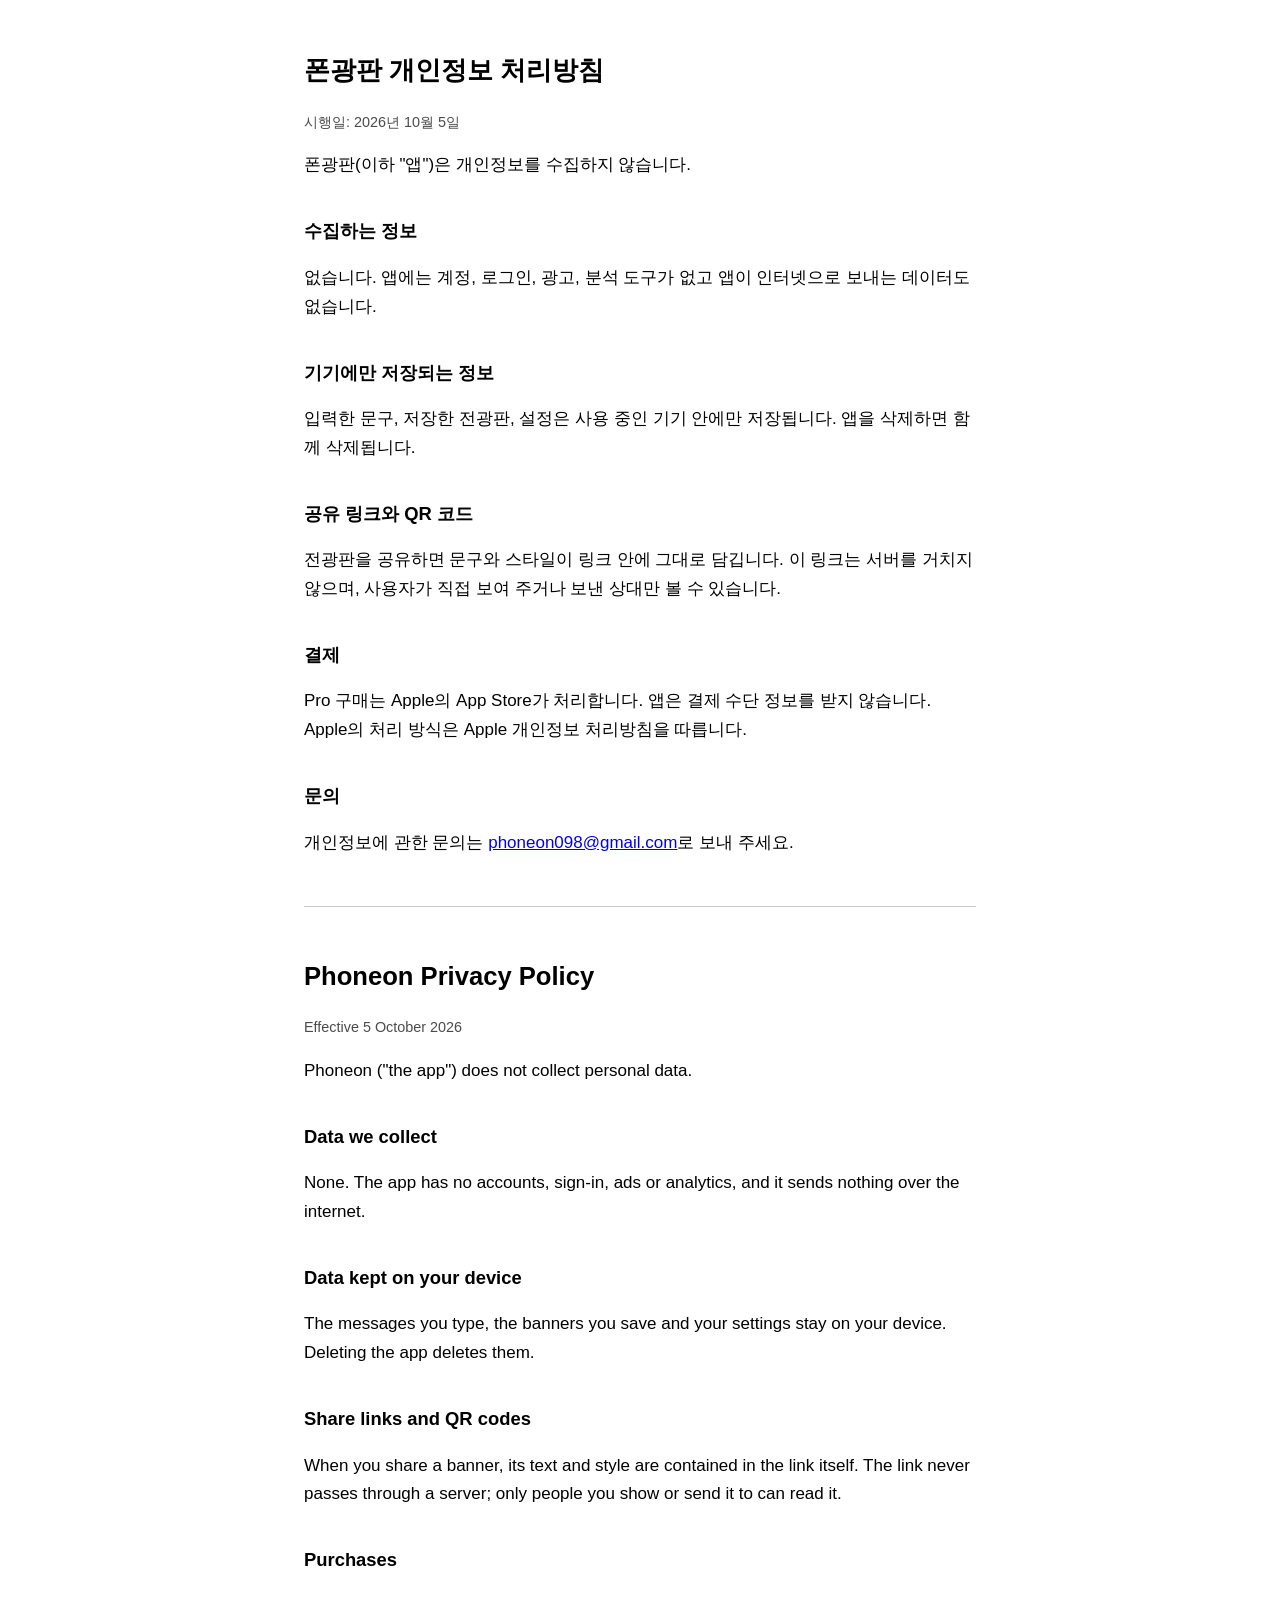
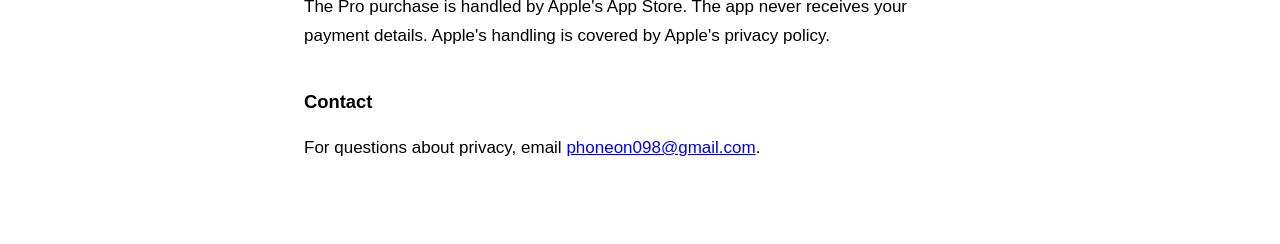
==== privacy.html @ 7f992fb0 "Add the support page and the privacy policy Co-Authored-By: Claude Opus 5.5 <noreply@anthropic.com>" ====
<!doctype html>
<html lang="ko">
<head>
<meta charset="utf-8">
<meta name="viewport" content="width=device-width, initial-scale=1">
<title>폰광판 개인정보 처리방침 · Phoneon Privacy Policy</title>
<style>
  :root { color-scheme: light dark; }
  body { font: 17px/1.7 -apple-system, BlinkMacSystemFont, "Apple SD Gothic Neo", "Segoe UI", sans-serif; max-width: 42rem; margin: 0 auto; padding: 2rem 1rem 4rem; }
  h1 { font-size: 1.6rem; } h2 { font-size: 1.15rem; margin-top: 2.2rem; }
  hr { border: 0; border-top: 1px solid rgba(128,128,128,.4); margin: 3rem 0; }
  .meta { opacity: .7; font-size: .9rem; }
</style>
</head>
<body>
<h1>폰광판 개인정보 처리방침</h1>
<p class="meta">시행일: 2026년 10월 5일</p>

<p>폰광판(이하 "앱")은 개인정보를 수집하지 않습니다.</p>

<h2>수집하는 정보</h2>
<p>없습니다. 앱에는 계정, 로그인, 광고, 분석 도구가 없고 앱이 인터넷으로 보내는 데이터도 없습니다.</p>

<h2>기기에만 저장되는 정보</h2>
<p>입력한 문구, 저장한 전광판, 설정은 사용 중인 기기 안에만 저장됩니다. 앱을 삭제하면 함께 삭제됩니다.</p>

<h2>공유 링크와 QR 코드</h2>
<p>전광판을 공유하면 문구와 스타일이 링크 안에 그대로 담깁니다. 이 링크는 서버를 거치지 않으며, 사용자가 직접 보여 주거나 보낸 상대만 볼 수 있습니다.</p>

<h2>결제</h2>
<p>Pro 구매는 Apple의 App Store가 처리합니다. 앱은 결제 수단 정보를 받지 않습니다. Apple의 처리 방식은 Apple 개인정보 처리방침을 따릅니다.</p>

<h2>문의</h2>
<p>개인정보에 관한 문의는 <a href="mailto:phoneon098@gmail.com">phoneon098@gmail.com</a>로 보내 주세요.</p>

<hr>

<h1 lang="en">Phoneon Privacy Policy</h1>
<p class="meta" lang="en">Effective 5 October 2026</p>

<div lang="en">
<p>Phoneon ("the app") does not collect personal data.</p>

<h2>Data we collect</h2>
<p>None. The app has no accounts, sign-in, ads or analytics, and it sends nothing over the internet.</p>

<h2>Data kept on your device</h2>
<p>The messages you type, the banners you save and your settings stay on your device. Deleting the app deletes them.</p>

<h2>Share links and QR codes</h2>
<p>When you share a banner, its text and style are contained in the link itself. The link never passes through a server; only people you show or send it to can read it.</p>

<h2>Purchases</h2>
<p>The Pro purchase is handled by Apple's App Store. The app never receives your payment details. Apple's handling is covered by Apple's privacy policy.</p>

<h2>Contact</h2>
<p>For questions about privacy, email <a href="mailto:phoneon098@gmail.com">phoneon098@gmail.com</a>.</p>
</div>
</body>
</html>
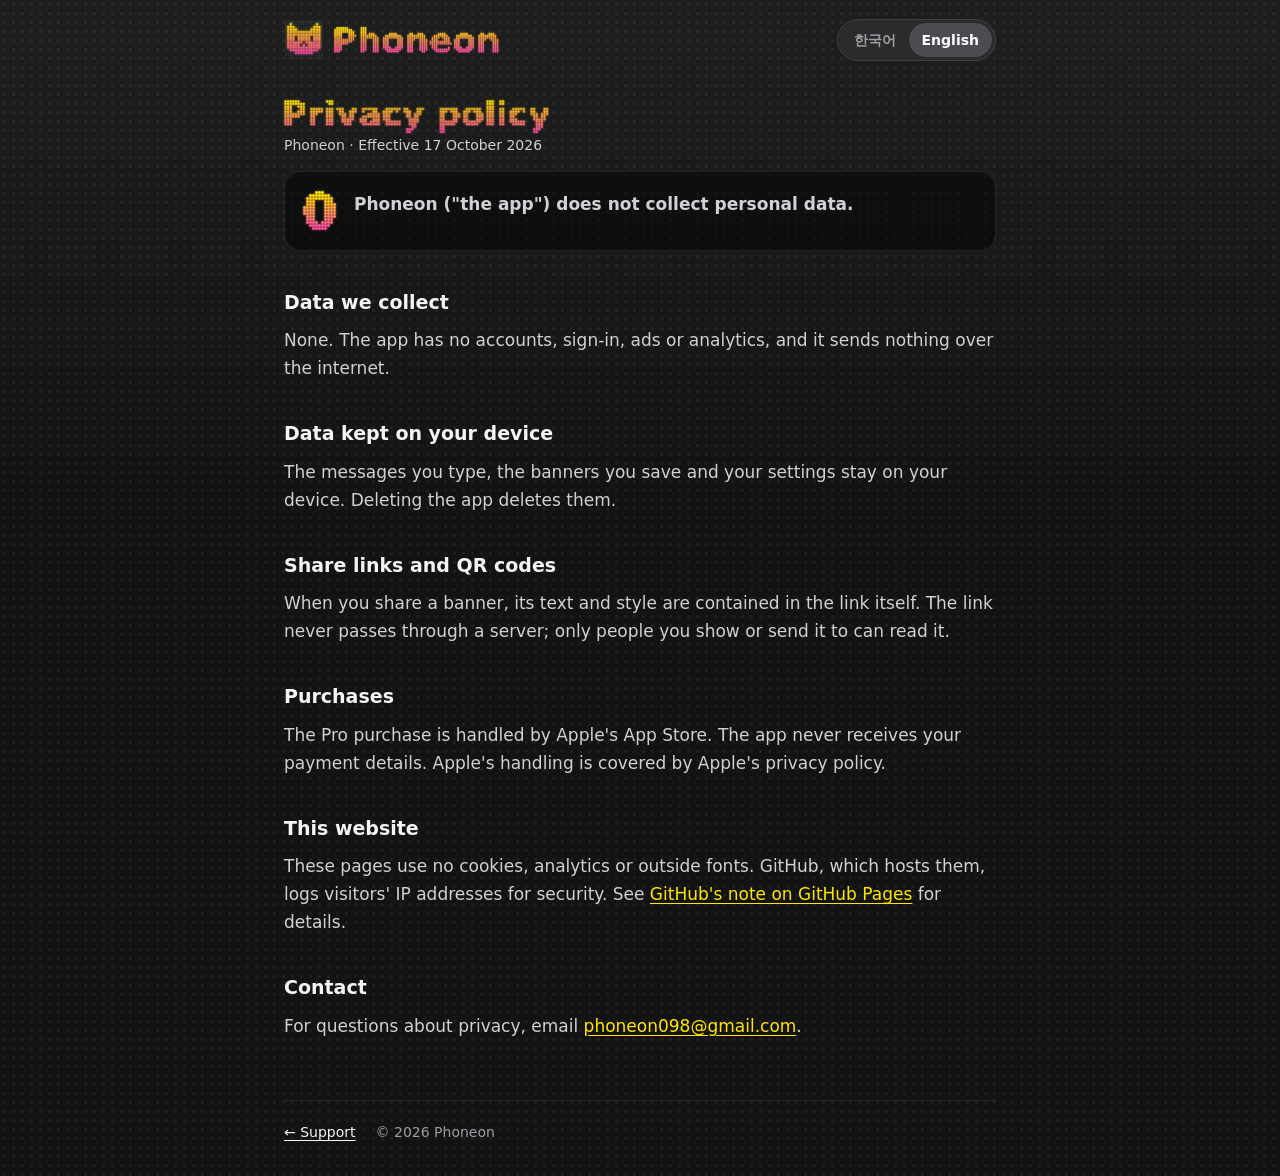
==== commit 0acefab2: "Restyle the pages like the app's LED signboard" ====
--- a/privacy.html
+++ b/privacy.html
@@ -2,59 +2,91 @@
 <html lang="ko">
 <head>
 <meta charset="utf-8">
-<meta name="viewport" content="width=device-width, initial-scale=1">
+<meta name="viewport" content="width=device-width, initial-scale=1, viewport-fit=cover">
 <title>폰광판 개인정보 처리방침 · Phoneon Privacy Policy</title>
-<style>
-  :root { color-scheme: light dark; }
-  body { font: 17px/1.7 -apple-system, BlinkMacSystemFont, "Apple SD Gothic Neo", "Segoe UI", sans-serif; max-width: 42rem; margin: 0 auto; padding: 2rem 1rem 4rem; }
-  h1 { font-size: 1.6rem; } h2 { font-size: 1.15rem; margin-top: 2.2rem; }
-  hr { border: 0; border-top: 1px solid rgba(128,128,128,.4); margin: 3rem 0; }
-  .meta { opacity: .7; font-size: .9rem; }
-</style>
+<meta name="description" content="폰광판(Phoneon)은 개인정보를 수집하지 않습니다. Phoneon does not collect personal data.">
+<meta name="theme-color" content="#131313">
+<link rel="icon" href="icon.png">
+<link rel="apple-touch-icon" href="icon.png">
+<link rel="stylesheet" href="style.css">
+<script src="led.js"></script>
 </head>
 <body>
-<h1>폰광판 개인정보 처리방침</h1>
-<p class="meta">시행일: 2026년 10월 5일</p>
+<header class="top wrap">
+  <a class="lockup" href="./" data-keep-lang aria-label="폰광판 Phoneon">
+    <span class="mark" data-cat></span>
+    <span class="dot word" lang="ko" data-lang-block data-rows="13" data-weight="700" data-ref="" data-pitch="2.03">폰광판</span>
+    <span class="dot word" lang="en" data-lang-block data-rows="13" data-weight="700" data-ref="" data-pitch="2.03">Phoneon</span>
+  </a>
+  <div class="langs" role="group" aria-label="언어 · Language">
+    <button type="button" data-set-lang="ko" lang="ko">한국어</button>
+    <button type="button" data-set-lang="en" lang="en">English</button>
+  </div>
+</header>
 
-<p>폰광판(이하 "앱")은 개인정보를 수집하지 않습니다.</p>
+<main class="wrap doc">
+  <article lang="ko" data-lang-block>
+    <h1 class="dot" data-pitch="2.6">개인정보 처리방침</h1>
+    <p class="meta">폰광판 · 시행일 2026년 10월 17일</p>
 
-<h2>수집하는 정보</h2>
-<p>없습니다. 앱에는 계정, 로그인, 광고, 분석 도구가 없고 앱이 인터넷으로 보내는 데이터도 없습니다.</p>
+    <div class="summary">
+      <span class="dot num" data-ref="" data-pitch="3">0</span>
+      <p>폰광판(이하 "앱")은 개인정보를 수집하지 않습니다.</p>
+    </div>
 
-<h2>기기에만 저장되는 정보</h2>
-<p>입력한 문구, 저장한 전광판, 설정은 사용 중인 기기 안에만 저장됩니다. 앱을 삭제하면 함께 삭제됩니다.</p>
+    <h2>수집하는 정보</h2>
+    <p>없습니다. 앱에는 계정, 로그인, 광고, 분석 도구가 없고 앱이 인터넷으로 보내는 데이터도 없습니다.</p>
 
-<h2>공유 링크와 QR 코드</h2>
-<p>전광판을 공유하면 문구와 스타일이 링크 안에 그대로 담깁니다. 이 링크는 서버를 거치지 않으며, 사용자가 직접 보여 주거나 보낸 상대만 볼 수 있습니다.</p>
+    <h2>기기에만 저장되는 정보</h2>
+    <p>입력한 문구, 저장한 전광판, 설정은 사용 중인 기기 안에만 저장됩니다. 앱을 삭제하면 함께 삭제됩니다.</p>
 
-<h2>결제</h2>
-<p>Pro 구매는 Apple의 App Store가 처리합니다. 앱은 결제 수단 정보를 받지 않습니다. Apple의 처리 방식은 Apple 개인정보 처리방침을 따릅니다.</p>
+    <h2>공유 링크와 QR 코드</h2>
+    <p>전광판을 공유하면 문구와 스타일이 링크 안에 그대로 담깁니다. 이 링크는 서버를 거치지 않으며, 사용자가 직접 보여 주거나 보낸 상대만 볼 수 있습니다.</p>
 
-<h2>문의</h2>
-<p>개인정보에 관한 문의는 <a href="mailto:phoneon098@gmail.com">phoneon098@gmail.com</a>로 보내 주세요.</p>
+    <h2>결제</h2>
+    <p>Pro 구매는 Apple의 App Store가 처리합니다. 앱은 결제 수단 정보를 받지 않습니다. Apple의 처리 방식은 Apple 개인정보 처리방침을 따릅니다.</p>
 
-<hr>
+    <h2>이 웹페이지</h2>
+    <p>이 페이지는 쿠키, 분석 도구, 외부 글꼴을 쓰지 않습니다. 페이지를 제공하는 GitHub는 보안을 위해 방문자의 IP 주소를 기록합니다. 자세한 내용은 <a href="https://docs.github.com/en/pages/getting-started-with-github-pages/what-is-github-pages#data-collection">GitHub Pages 안내</a>를 참고하세요.</p>
 
-<h1 lang="en">Phoneon Privacy Policy</h1>
-<p class="meta" lang="en">Effective 5 October 2026</p>
+    <h2>문의</h2>
+    <p>개인정보에 관한 문의는 <a href="mailto:phoneon098@gmail.com">phoneon098@gmail.com</a>로 보내 주세요.</p>
+  </article>
 
-<div lang="en">
-<p>Phoneon ("the app") does not collect personal data.</p>
+  <article lang="en" data-lang-block>
+    <h1 class="dot" data-pitch="2.6">Privacy policy</h1>
+    <p class="meta">Phoneon · Effective 17 October 2026</p>
 
-<h2>Data we collect</h2>
-<p>None. The app has no accounts, sign-in, ads or analytics, and it sends nothing over the internet.</p>
+    <div class="summary">
+      <span class="dot num" data-ref="" data-pitch="3">0</span>
+      <p>Phoneon ("the app") does not collect personal data.</p>
+    </div>
 
-<h2>Data kept on your device</h2>
-<p>The messages you type, the banners you save and your settings stay on your device. Deleting the app deletes them.</p>
+    <h2>Data we collect</h2>
+    <p>None. The app has no accounts, sign-in, ads or analytics, and it sends nothing over the internet.</p>
 
-<h2>Share links and QR codes</h2>
-<p>When you share a banner, its text and style are contained in the link itself. The link never passes through a server; only people you show or send it to can read it.</p>
+    <h2>Data kept on your device</h2>
+    <p>The messages you type, the banners you save and your settings stay on your device. Deleting the app deletes them.</p>
 
-<h2>Purchases</h2>
-<p>The Pro purchase is handled by Apple's App Store. The app never receives your payment details. Apple's handling is covered by Apple's privacy policy.</p>
+    <h2>Share links and QR codes</h2>
+    <p>When you share a banner, its text and style are contained in the link itself. The link never passes through a server; only people you show or send it to can read it.</p>
 
-<h2>Contact</h2>
-<p>For questions about privacy, email <a href="mailto:phoneon098@gmail.com">phoneon098@gmail.com</a>.</p>
-</div>
+    <h2>Purchases</h2>
+    <p>The Pro purchase is handled by Apple's App Store. The app never receives your payment details. Apple's handling is covered by Apple's privacy policy.</p>
+
+    <h2>This website</h2>
+    <p>These pages use no cookies, analytics or outside fonts. GitHub, which hosts them, logs visitors' IP addresses for security. See <a href="https://docs.github.com/en/pages/getting-started-with-github-pages/what-is-github-pages#data-collection">GitHub's note on GitHub Pages</a> for details.</p>
+
+    <h2>Contact</h2>
+    <p>For questions about privacy, email <a href="mailto:phoneon098@gmail.com">phoneon098@gmail.com</a>.</p>
+  </article>
+</main>
+
+<footer class="wrap">
+  <div class="foot">
+    <a href="./" data-keep-lang><span lang="ko" data-lang-block>← 지원 페이지</span><span lang="en" data-lang-block>← Support</span></a>
+    <span>© 2026 Phoneon</span>
+  </div>
+</footer>
 </body>
 </html>
--- a/style.css
+++ b/style.css
@@ -0,0 +1,300 @@
+/* The housing of an LED signboard, like the app's own screens: matte
+   charcoal with faint unlit dots, panels set into it, a yellow accent. */
+
+:root {
+  color-scheme: dark;
+  --housing: #131313;
+  --panel: rgba(0, 0, 0, .45);
+  --raised: #2b2b2b;
+  --line: rgba(255, 255, 255, .09);
+  --text: #f4f4f5;
+  --soft: #d0d0d6;
+  --muted: #9d9da5;
+  --accent: #ffe600;
+  --radius: 16px;
+  --font: system-ui, -apple-system, "Apple SD Gothic Neo", "Malgun Gothic", "Noto Sans KR", "Segoe UI", sans-serif;
+}
+
+* { box-sizing: border-box; }
+
+html {
+  -webkit-text-size-adjust: 100%;
+  text-size-adjust: 100%;
+  background: var(--housing);
+}
+
+body {
+  margin: 0;
+  min-height: 100vh;
+  color: var(--text);
+  background-color: var(--housing);
+  background-image:
+    linear-gradient(rgba(255, 255, 255, .05), rgba(255, 255, 255, 0) 520px),
+    radial-gradient(circle, rgba(255, 255, 255, .055) 1.3px, transparent 1.6px);
+  background-size: 100% 100%, 9px 9px;
+  background-repeat: no-repeat, repeat;
+  font: 17px/1.65 var(--font);
+  word-break: keep-all;
+  overflow-wrap: break-word;
+}
+
+a { color: var(--accent); text-underline-offset: 3px; }
+
+.wrap {
+  width: 100%;
+  max-width: 760px;
+  margin: 0 auto;
+  padding-left: max(16px, env(safe-area-inset-left));
+  padding-right: max(16px, env(safe-area-inset-right));
+}
+
+@media (min-width: 640px) {
+  .wrap { padding-left: 24px; padding-right: 24px; }
+}
+
+/* Text kept for screen readers and search engines where dots stand in for it. */
+.sr {
+  position: absolute;
+  width: 1px;
+  height: 1px;
+  overflow: hidden;
+  clip: rect(0 0 0 0);
+  clip-path: inset(50%);
+  white-space: nowrap;
+}
+
+/* One language at a time once the script has picked one; both without it. */
+html[data-lang="ko"] [data-lang-block]:not([lang="ko"]),
+html[data-lang="en"] [data-lang-block]:not([lang="en"]) { display: none !important; }
+
+/* Dots drawn by led.js. Until then (or without scripts) the words show as text. */
+.dot { color: var(--accent); font-weight: 700; }
+.dot canvas { display: block; }
+.dot.lit { line-height: 0; }
+
+/* Header */
+
+.top {
+  display: flex;
+  flex-wrap: wrap;
+  align-items: center;
+  justify-content: space-between;
+  gap: 8px 12px;
+  padding-top: max(18px, env(safe-area-inset-top));
+  padding-bottom: 6px;
+}
+
+.lockup {
+  display: inline-flex;
+  align-items: center;
+  gap: 10px;
+  min-height: 44px;
+  color: inherit;
+  text-decoration: none;
+}
+
+.mark { display: inline-block; width: 40px; height: 40px; }
+.word { display: inline-block; font-size: 22px; }
+
+/* On the narrowest phones the switch moves under the name instead of off the screen. */
+.langs {
+  display: inline-flex;
+  flex: none;
+  margin-left: auto;
+  padding: 3px;
+  border-radius: 999px;
+  background: var(--raised);
+  border: 1px solid var(--line);
+}
+
+.langs button {
+  appearance: none;
+  border: 0;
+  margin: 0;
+  min-height: 34px;
+  padding: 0 13px;
+  border-radius: 999px;
+  background: transparent;
+  color: var(--muted);
+  font: 600 14px/1 var(--font);
+  cursor: pointer;
+}
+
+.langs button[aria-pressed="true"] { background: #4b4b51; color: #fff; }
+.langs button:focus-visible { outline: 2px solid var(--accent); outline-offset: 1px; }
+html:not([data-lang]) .langs { display: none; }
+
+/* The sign in its bezel, as at the top of the app's editor */
+
+.hero { padding: 14px 0 0; }
+
+.bezel {
+  position: relative;
+  padding: 12px;
+  border-radius: 16px;
+  background: linear-gradient(#3d3d3d, #1c1c1c);
+  box-shadow: inset 0 0 0 1px rgba(255, 255, 255, .12), 0 20px 44px rgba(0, 0, 0, .5);
+}
+
+.sign {
+  display: block;
+  width: 100%;
+  aspect-ratio: 52 / 24;
+  border-radius: 6px;
+  background: #000;
+}
+
+.screw {
+  position: absolute;
+  width: 5px;
+  height: 5px;
+  border-radius: 50%;
+  background: #5c5c5c;
+}
+
+.screw:nth-of-type(1) { top: 5px; left: 5px; }
+.screw:nth-of-type(2) { top: 5px; right: 5px; }
+.screw:nth-of-type(3) { bottom: 5px; left: 5px; }
+.screw:nth-of-type(4) { bottom: 5px; right: 5px; }
+
+html:not([data-lang]) .bezel { display: none; }
+
+.hero h1 {
+  margin: 28px 0 10px;
+  font-size: clamp(27px, 7vw, 40px);
+  line-height: 1.22;
+  font-weight: 800;
+  letter-spacing: -.01em;
+}
+
+.lede { margin: 0; color: var(--soft); font-size: 18px; max-width: 34em; }
+
+/* A scoreboard: the things the app has none of */
+
+.board {
+  display: grid;
+  grid-template-columns: repeat(3, 1fr);
+  gap: 1px;
+  margin: 28px 0 0;
+  overflow: hidden;
+  border: 1px solid var(--line);
+  border-radius: var(--radius);
+  background: var(--line);
+}
+
+.cell {
+  display: flex;
+  flex-direction: column;
+  align-items: center;
+  justify-content: space-between; /* numbers line up even when a label takes two lines */
+  gap: 10px;
+  padding: 14px 6px 18px;
+  background: #0b0b0b;
+  text-align: center;
+}
+
+.label { color: var(--muted); font-size: 13px; font-weight: 600; line-height: 1.3; }
+.num { font-size: 34px; line-height: 1; }
+
+/* Sections */
+
+.section { margin-top: 48px; }
+.section > h2 { margin: 0 0 16px; font-size: 24px; }
+
+details {
+  margin: 0 0 10px;
+  border: 1px solid var(--line);
+  border-radius: var(--radius);
+  background: var(--panel);
+}
+
+summary {
+  position: relative;
+  padding: 15px 48px 15px 18px;
+  font-weight: 700;
+  list-style: none;
+  cursor: pointer;
+  border-radius: var(--radius);
+}
+
+summary::-webkit-details-marker { display: none; }
+
+summary::after {
+  content: "";
+  position: absolute;
+  top: 50%;
+  right: 21px;
+  width: 8px;
+  height: 8px;
+  border-right: 2px solid var(--muted);
+  border-bottom: 2px solid var(--muted);
+  transform: translateY(-70%) rotate(45deg);
+  transition: transform .2s;
+}
+
+details[open] summary::after { transform: translateY(-25%) rotate(-135deg); }
+summary:focus-visible { outline: 2px solid var(--accent); outline-offset: 2px; }
+details > p { margin: 0; padding: 0 18px 17px; color: var(--soft); }
+
+.contact {
+  padding: 20px 18px;
+  border: 1px solid var(--line);
+  border-radius: var(--radius);
+  background: var(--panel);
+}
+
+.contact p { margin: 0 0 16px; color: var(--soft); }
+.contact .hint { margin: 14px 0 0; color: var(--muted); font-size: 14px; }
+
+.mail {
+  display: flex;
+  align-items: center;
+  justify-content: center;
+  min-height: 54px;
+  padding: 6px 16px;
+  border-radius: 999px;
+  background: var(--accent);
+  color: #000;
+  font-weight: 700;
+  text-decoration: none;
+}
+
+.mail:active { opacity: .75; }
+.mail:focus-visible { outline: 2px solid #fff; outline-offset: 3px; }
+
+/* The privacy policy */
+
+.doc { padding-top: 22px; }
+.doc h1 { margin: 10px 0 0; font-size: 30px; }
+.meta { margin: 20px 0 22px; color: var(--muted); font-size: 14px; }
+
+.summary {
+  display: flex;
+  align-items: center;
+  gap: 18px;
+  margin-bottom: 8px;
+  padding: 18px;
+  border: 1px solid var(--line);
+  border-radius: var(--radius);
+  background: var(--panel);
+}
+
+.summary p { margin: 0; color: var(--text); font-weight: 600; }
+.doc h2 { margin: 36px 0 8px; font-size: 19px; }
+.doc p { margin: 0 0 14px; color: var(--soft); }
+
+/* Footer */
+
+.foot {
+  display: flex;
+  flex-wrap: wrap;
+  gap: 8px 20px;
+  margin-top: 60px;
+  padding-top: 20px;
+  padding-bottom: max(32px, env(safe-area-inset-bottom));
+  border-top: 1px solid var(--line);
+  color: var(--muted);
+  font-size: 14px;
+}
+
+.foot a { color: var(--text); }
